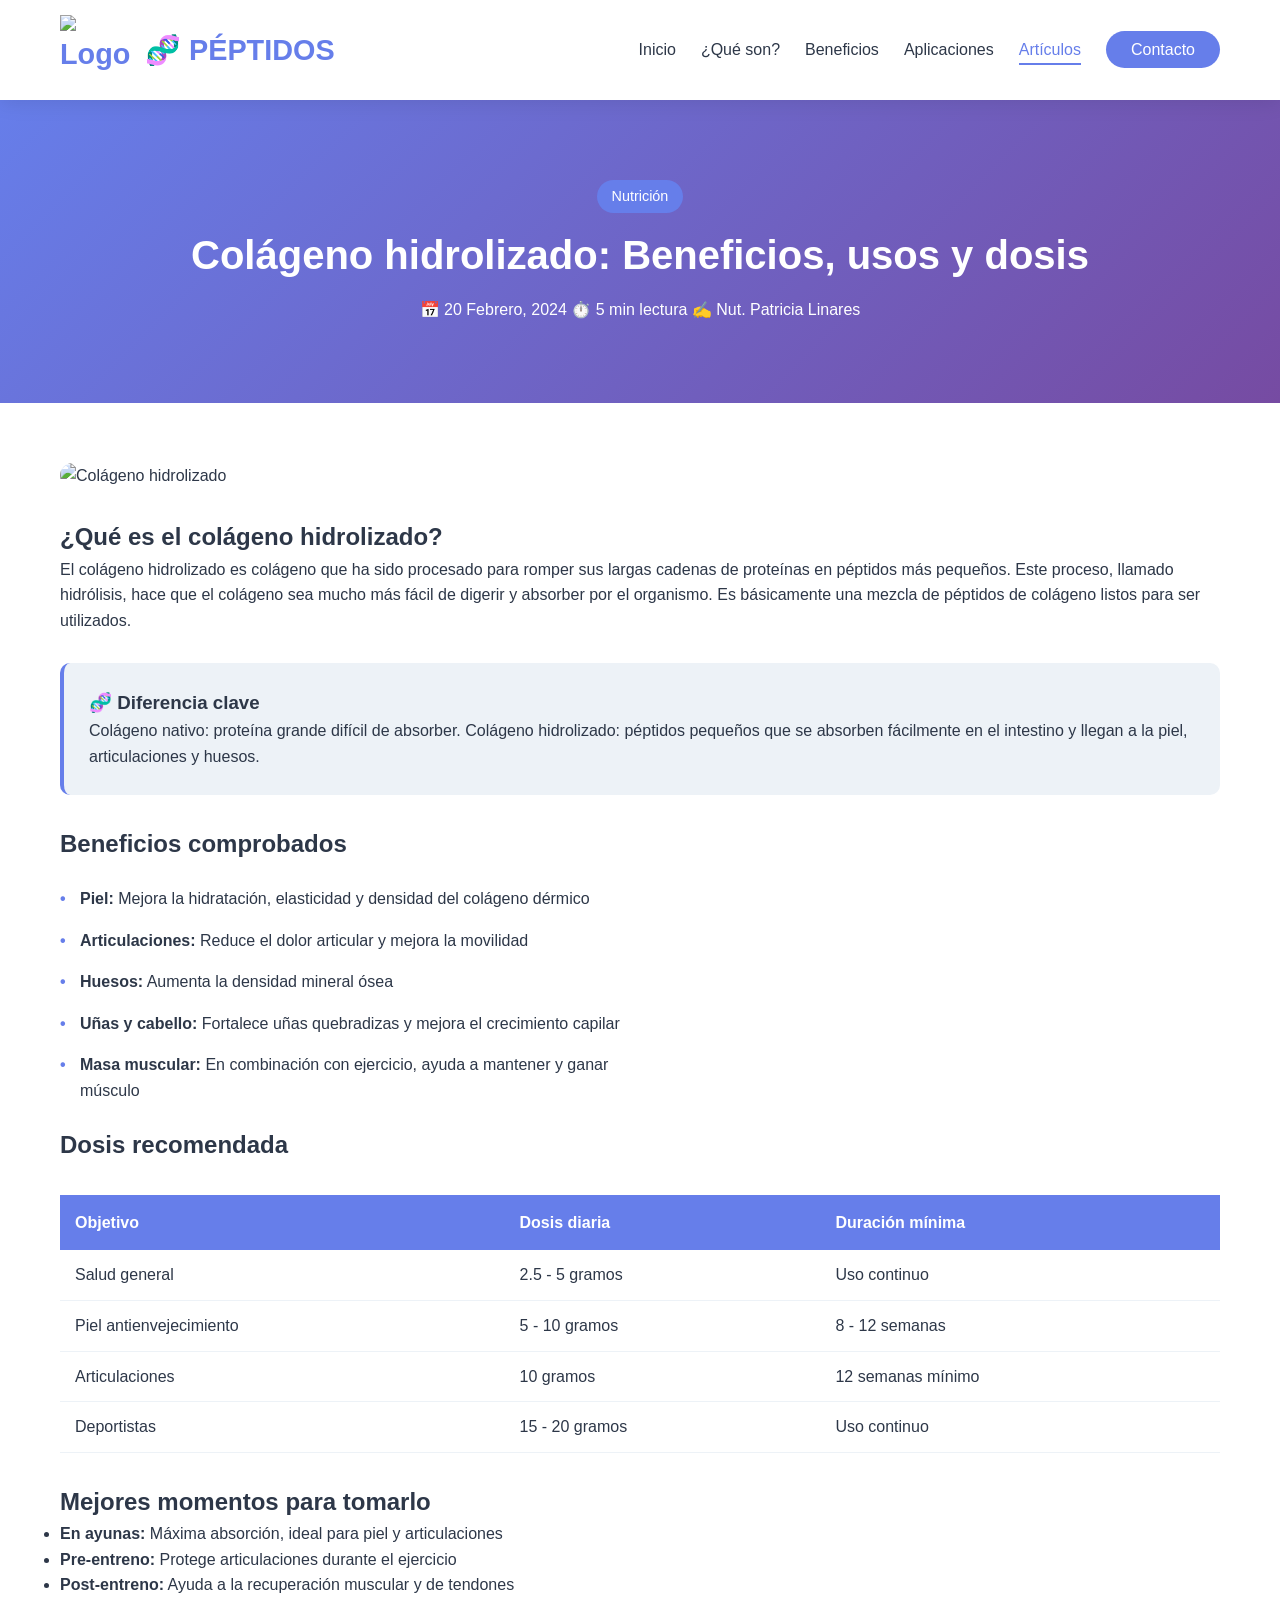
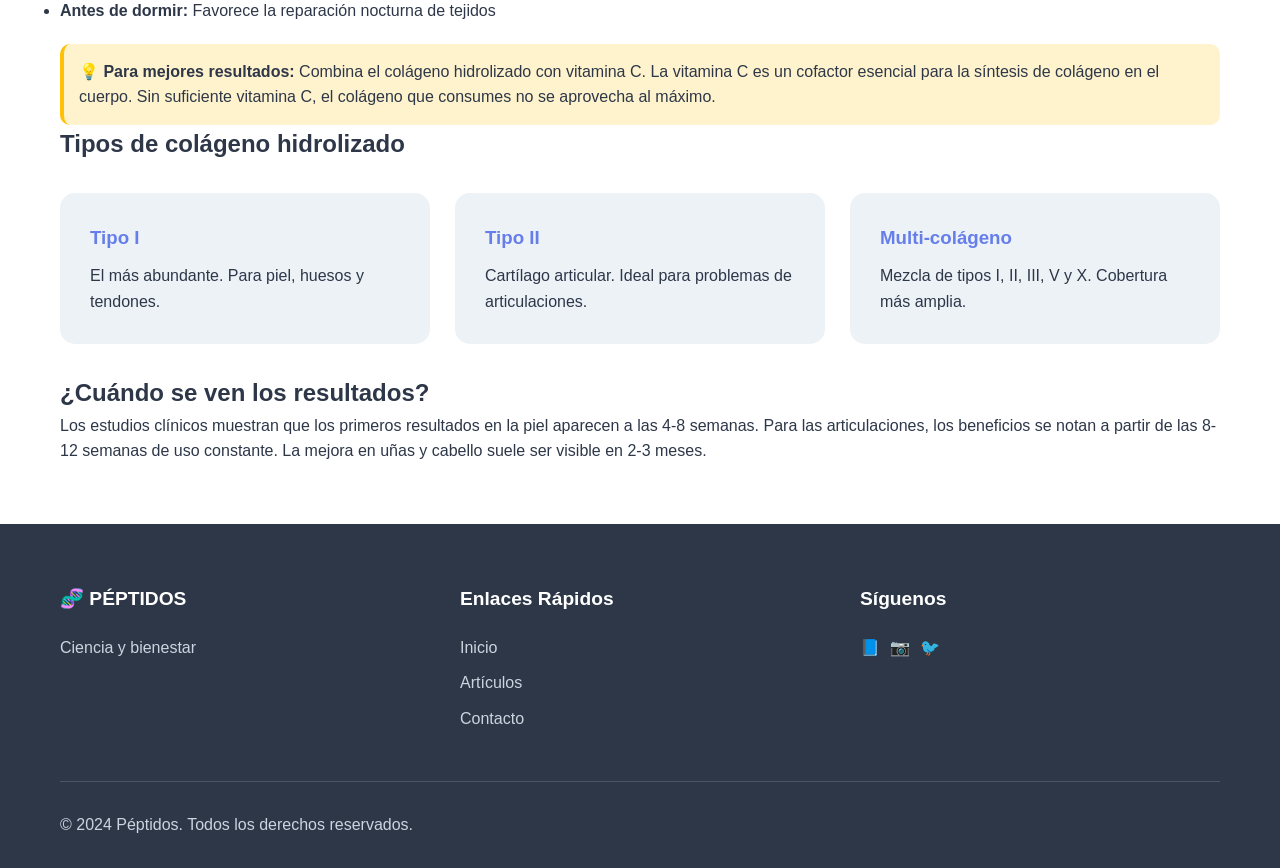
==== articulos/articuloscolageno-hidrolizado.html @ 8fb21790 "Add files via upload" ====
<!DOCTYPE html>
<html lang="es">
<head>
    <meta charset="UTF-8">
    <meta name="viewport" content="width=device-width, initial-scale=1.0">
    <title>Colágeno Hidrolizado | Beneficios, Usos y Dosis</title>
    <link rel="stylesheet" href="../styles.css">
</head>
<body>
    <nav class="navbar">
        <div class="container nav-container">
            <a href="../index.html" class="nav-logo">
 <img src= "images\logo.png" alt="Logo" class="logo-img">
                <span>🧬 PÉPTIDOS</span>
            </a>
            <ul class="nav-menu">
                <li><a href="../index.html">Inicio</a></li>
                <li><a href="../que-son-peptidos.html">¿Qué son?</a></li>
                <li><a href="../beneficios.html">Beneficios</a></li>
                <li><a href="../aplicaciones.html">Aplicaciones</a></li>
                <li><a href="../articulos.html" class="active">Artículos</a></li>
                <li><a href="../contacto.html" class="btn-nav">Contacto</a></li>
            </ul>
            <div class="hamburger">
                <span></span>
                <span></span>
                <span></span>
            </div>
        </div>
    </nav>

    <header class="page-header">
        <div class="container">
            <span class="article-category">Nutrición</span>
            <h1>Colágeno hidrolizado: Beneficios, usos y dosis</h1>
            <div class="article-meta-header">
                <span>📅 20 Febrero, 2024</span>
                <span>⏱️ 5 min lectura</span>
                <span>✍️ Nut. Patricia Linares</span>
            </div>
        </div>
    </header>

    <main class="page-content">
        <div class="container">
            <article class="content-article">
                <img src="images\articulo6.png" alt="Colágeno hidrolizado" class="article-main-img">
                
                <h2>¿Qué es el colágeno hidrolizado?</h2>
                <p>El colágeno hidrolizado es colágeno que ha sido procesado para romper sus largas cadenas de proteínas en péptidos más pequeños. Este proceso, llamado hidrólisis, hace que el colágeno sea mucho más fácil de digerir y absorber por el organismo. Es básicamente una mezcla de péptidos de colágeno listos para ser utilizados.</p>

                <div class="info-box">
                    <h3>🧬 Diferencia clave</h3>
                    <p>Colágeno nativo: proteína grande difícil de absorber. Colágeno hidrolizado: péptidos pequeños que se absorben fácilmente en el intestino y llegan a la piel, articulaciones y huesos.</p>
                </div>

                <h2>Beneficios comprobados</h2>
                <div class="benefits-detailed">
                    <div class="benefit-content">
                        <div class="benefit-text">
                            <ul>
                                <li><strong>Piel:</strong> Mejora la hidratación, elasticidad y densidad del colágeno dérmico</li>
                                <li><strong>Articulaciones:</strong> Reduce el dolor articular y mejora la movilidad</li>
                                <li><strong>Huesos:</strong> Aumenta la densidad mineral ósea</li>
                                <li><strong>Uñas y cabello:</strong> Fortalece uñas quebradizas y mejora el crecimiento capilar</li>
                                <li><strong>Masa muscular:</strong> En combinación con ejercicio, ayuda a mantener y ganar músculo</li>
                            </ul>
                        </div>
                    </div>
                </div>

                <h2>Dosis recomendada</h2>
                <table class="peptides-table">
                    <thead>
                        <tr>
                            <th>Objetivo</th>
                            <th>Dosis diaria</th>
                            <th>Duración mínima</th>
                        </tr>
                    </thead>
                    <tbody>
                        <tr>
                            <td>Salud general</td>
                            <td>2.5 - 5 gramos</td>
                            <td>Uso continuo</td>
                        </tr>
                        <tr>
                            <td>Piel antienvejecimiento</td>
                            <td>5 - 10 gramos</td>
                            <td>8 - 12 semanas</td>
                        </tr>
                        <tr>
                            <td>Articulaciones</td>
                            <td>10 gramos</td>
                            <td>12 semanas mínimo</td>
                        </tr>
                        <tr>
                            <td>Deportistas</td>
                            <td>15 - 20 gramos</td>
                            <td>Uso continuo</td>
                        </tr>
                    </tbody>
                </table>

                <h2>Mejores momentos para tomarlo</h2>
                <ul>
                    <li><strong>En ayunas:</strong> Máxima absorción, ideal para piel y articulaciones</li>
                    <li><strong>Pre-entreno:</strong> Protege articulaciones durante el ejercicio</li>
                    <li><strong>Post-entreno:</strong> Ayuda a la recuperación muscular y de tendones</li>
                    <li><strong>Antes de dormir:</strong> Favorece la reparación nocturna de tejidos</li>
                </ul>

                <div class="tip-box">
                    <strong>💡 Para mejores resultados:</strong> Combina el colágeno hidrolizado con vitamina C. La vitamina C es un cofactor esencial para la síntesis de colágeno en el cuerpo. Sin suficiente vitamina C, el colágeno que consumes no se aprovecha al máximo.
                </div>

                <h2>Tipos de colágeno hidrolizado</h2>
                <div class="types-grid">
                    <div class="type-card">
                        <h3>Tipo I</h3>
                        <p>El más abundante. Para piel, huesos y tendones.</p>
                    </div>
                    <div class="type-card">
                        <h3>Tipo II</h3>
                        <p>Cartílago articular. Ideal para problemas de articulaciones.</p>
                    </div>
                    <div class="type-card">
                        <h3>Multi-colágeno</h3>
                        <p>Mezcla de tipos I, II, III, V y X. Cobertura más amplia.</p>
                    </div>
                </div>

                <h2>¿Cuándo se ven los resultados?</h2>
                <p>Los estudios clínicos muestran que los primeros resultados en la piel aparecen a las 4-8 semanas. Para las articulaciones, los beneficios se notan a partir de las 8-12 semanas de uso constante. La mejora en uñas y cabello suele ser visible en 2-3 meses.</p>
            </article>
        </div>
    </main>

    <footer class="footer">
        <div class="container">
            <div class="footer-grid">
                <div class="footer-col">
                    <h4>🧬 PÉPTIDOS</h4>
                    <p>Ciencia y bienestar</p>
                </div>
                <div class="footer-col">
                    <h4>Enlaces Rápidos</h4>
                    <ul>
                        <li><a href="../index.html">Inicio</a></li>
                        <li><a href="../articulos.html">Artículos</a></li>
                        <li><a href="../contacto.html">Contacto</a></li>
                    </ul>
                </div>
                <div class="footer-col">
                    <h4>Síguenos</h4>
                    <div class="social-links">
                        <a href="#">📘</a>
                        <a href="#">📷</a>
                        <a href="#">🐦</a>
                    </div>
                </div>
            </div>
            <div class="footer-bottom">
                <p>&copy; 2024 Péptidos. Todos los derechos reservados.</p>
            </div>
        </div>
    </footer>

    <script>
        const hamburger = document.querySelector('.hamburger');
        const navMenu = document.querySelector('.nav-menu');
        hamburger.addEventListener('click', () => {
            hamburger.classList.toggle('active');
            navMenu.classList.toggle('active');
        });
    </script>
</body>
</html>
---- styles.css ----
/* ============================================
   RESET & VARIABLES
   ============================================ */
* {
    margin: 0;
    padding: 0;
    box-sizing: border-box;
}

:root {
    --primary: #667eea;
    --primary-dark: #5a67d8;
    --secondary: #764ba2;
    --dark: #2d3748;
    --gray: #718096;
    --light-gray: #edf2f7;
    --white: #ffffff;
}

body {
    font-family: 'Segoe UI', Tahoma, Geneva, Verdana, sans-serif;
    line-height: 1.6;
    color: var(--dark);
    background-color: var(--white);
}

.container {
    max-width: 1200px;
    margin: 0 auto;
    padding: 0 20px;
}

/* ============================================
   NAVEGACIÓN
   ============================================ */
.navbar {
    background: var(--white);
    box-shadow: 0 2px 20px rgba(0,0,0,0.1);
    position: sticky;
    top: 0;
    z-index: 1000;
    padding: 15px 0;
}

.nav-container {
    display: flex;
    justify-content: space-between;
    align-items: center;
}

.nav-logo {
    display: flex;
    align-items: center;
    gap: 15px; /* Aumentado de 10px */
    text-decoration: none;
    font-size: 1.8em; /* Aumentado de 1.5em */
    font-weight: 700;
    color: var(--primary);
}

.logo-img {
    width: 70px; /* Aumentado considerablemente */
    height: 70px; /* Aumentado considerablemente */
}

.nav-menu {
    display: flex;
    list-style: none;
    gap: 25px;
    align-items: center;
}

.nav-menu a {
    text-decoration: none;
    color: var(--dark);
    font-weight: 500;
    transition: color 0.3s ease;
    padding: 5px 0;
    border-bottom: 2px solid transparent;
}

.nav-menu a:hover,
.nav-menu a.active {
    color: var(--primary);
    border-bottom-color: var(--primary);
}

.btn-nav {
    background: var(--primary);
    color: var(--white) !important;
    padding: 10px 25px !important;
    border-radius: 25px;
    border-bottom: none !important;
}

.btn-nav:hover {
    background: var(--primary-dark);
    transform: translateY(-2px);
}

/* Hamburguesa */
.hamburger {
    display: none;
    flex-direction: column;
    cursor: pointer;
    gap: 5px;
}

.hamburger span {
    width: 25px;
    height: 3px;
    background: var(--dark);
    transition: all 0.3s ease;
}

/* ============================================
   HERO
   ============================================ */
.hero {
    background: linear-gradient(135deg, var(--primary) 0%, var(--secondary) 100%);
    color: var(--white);
    padding: 120px 20px;
    text-align: center;
}

.hero h1 {
    font-size: 3em;
    margin-bottom: 20px;
    font-weight: 700;
}

.hero-subtitle {
    font-size: 1.3em;
    opacity: 0.9;
    margin-bottom: 40px;
}

.hero-buttons {
    display: flex;
    gap: 20px;
    justify-content: center;
    flex-wrap: wrap;
}

/* ============================================
   BOTONES
   ============================================ */
.btn {
    display: inline-block;
    padding: 15px 35px;
    border-radius: 30px;
    text-decoration: none;
    font-weight: 600;
    transition: all 0.3s ease;
    text-transform: uppercase;
    letter-spacing: 1px;
    cursor: pointer;
}

.btn-primary {
    background: var(--white);
    color: var(--primary);
}

.btn-primary:hover {
    transform: translateY(-3px);
    box-shadow: 0 10px 20px rgba(0,0,0,0.2);
}

.btn-secondary {
    background: transparent;
    color: var(--white);
    border: 2px solid var(--white);
}

.btn-secondary:hover {
    background: var(--white);
    color: var(--primary);
    transform: translateY(-3px);
}

/* ============================================
   SECTIONS COMUNES
   ============================================ */
.section-title {
    text-align: center;
    font-size: 2.5em;
    margin-bottom: 50px;
    color: var(--dark);
}

.section-title::after {
    content: '';
    display: block;
    width: 80px;
    height: 4px;
    background: var(--primary);
    margin: 20px auto 0;
    border-radius: 2px;
}

/* ============================================
   FEATURES (Pagina Inicio)
   ============================================ */
.features {
    padding: 80px 20px;
}

.features-grid {
    display: grid;
    grid-template-columns: repeat(auto-fit, minmax(250px, 1fr));
    gap: 30px;
}

.feature-card {
    text-align: center;
    padding: 40px 30px;
    border-radius: 15px;
    transition: all 0.3s ease;
    background: var(--light-gray);
}

.feature-card:hover {
    transform: translateY(-10px);
    box-shadow: 0 15px 30px rgba(0,0,0,0.1);
    background: var(--white);
}

.feature-icon {
    font-size: 2.5em;
    margin-bottom: 20px;
}

.feature-card h3 {
    color: var(--primary);
    margin-bottom: 15px;
}

.card-link {
    display: inline-block;
    margin-top: 15px;
    color: var(--primary);
    text-decoration: none;
    font-weight: 600;
}

/* ============================================
   QUICK APPS (Inicio)
   ============================================ */
.quick-apps {
    padding: 80px 20px;
    background: var(--light-gray);
}

.quick-apps-grid {
    display: grid;
    grid-template-columns: repeat(auto-fit, minmax(250px, 1fr));
    gap: 30px;
}

.quick-app-item {
    text-align: center;
    text-decoration: none;
    color: var(--dark);
    background: var(--white);
    border-radius: 15px;
    overflow: hidden;
    transition: all 0.3s ease;
}

.quick-app-item:hover {
    transform: translateY(-10px);
    box-shadow: 0 15px 30px rgba(0,0,0,0.15);
}

.quick-app-item img {
    width: 100%;
    height: 160px;
    object-fit: cover;
}

.quick-app-item h3 {
    padding: 20px;
    color: var(--primary);
}

/* ============================================
   PAGE HEADERS (Todas las páginas internas)
   ============================================ */
.page-header {
    background: linear-gradient(135deg, var(--primary) 0%, var(--secondary) 100%);
    color: var(--white);
    padding: 80px 20px;
    text-align: center;
}

.page-header h1 {
    font-size: 2.5em;
    margin-bottom: 10px;
}

.page-header p {
    font-size: 1.2em;
    opacity: 0.9;
}

/* ============================================
   PAGE CONTENT
   ============================================ */
.page-content {
    padding: 60px 20px;
}

/* ============================================
   CONTENT ARTICLE (¿Qué son? - Beneficios)
   ============================================ */
.article-main-img {
    width: 100%;
    max-height: 350px;
    object-fit: cover;
    border-radius: 15px;
    margin-bottom: 30px;
}

.info-box {
    background: var(--light-gray);
    padding: 25px;
    border-radius: 10px;
    border-left: 4px solid var(--primary);
    margin: 30px 0;
}

/* Types Grid */
.types-grid {
    display: grid;
    grid-template-columns: repeat(auto-fit, minmax(250px, 1fr));
    gap: 25px;
    margin: 30px 0;
}

.type-card {
    background: var(--light-gray);
    padding: 30px;
    border-radius: 15px;
}

.type-card h3 {
    color: var(--primary);
    margin-bottom: 10px;
}

.type-card ul {
    list-style-position: inside;
    margin-top: 10px;
}

/* Tabla de péptidos */
.peptides-table {
    width: 100%;
    border-collapse: collapse;
    margin: 30px 0;
}

.peptides-table th {
    background: var(--primary);
    color: var(--white);
    padding: 15px;
    text-align: left;
}

.peptides-table td {
    padding: 12px 15px;
    border-bottom: 1px solid var(--light-gray);
}

.peptides-table tr:hover {
    background: var(--light-gray);
}

/* ============================================
   BENEFITS DETAILED (Beneficios)
   ============================================ */
.benefit-section {
    margin-bottom: 60px;
}

.benefit-content {
    display: grid;
    grid-template-columns: 1fr 1fr;
    gap: 40px;
    align-items: center;
}

.benefit-content.reverse {
    direction: rtl;
}

.benefit-content.reverse .benefit-text {
    direction: ltr;
}

.benefit-text h2 {
    font-size: 2em;
    color: var(--primary);
    margin-bottom: 20px;
}

.benefit-text ul {
    list-style: none;
    margin: 15px 0;
}

.benefit-text ul li {
    padding: 8px 0;
    padding-left: 20px;
    position: relative;
}

.benefit-text ul li::before {
    content: '•';
    color: var(--primary);
    font-weight: bold;
    position: absolute;
    left: 0;
}

.benefit-image img {
    width: 100%;
    max-width: 400px;
    border-radius: 15px;
    box-shadow: 0 10px 30px rgba(0,0,0,0.1);
}

.comparison-table table {
    width: 100%;
    border-collapse: collapse;
    margin-top: 20px;
}

.comparison-table th,
.comparison-table td {
    border: 1px solid #ddd;
    padding: 12px;
    text-align: center;
}

.comparison-table th {
    background: var(--primary);
    color: var(--white);
}

/* ============================================
   APPLICATIONS (Aplicaciones)
   ============================================ */
.app-section {
    margin-bottom: 60px;
}

.app-content {
    display: grid;
    grid-template-columns: 1fr 1fr;
    gap: 40px;
    align-items: center;
}

.app-content.reverse {
    direction: rtl;
}

.app-content.reverse .app-text {
    direction: ltr;
}

.app-content img {
    width: 100%;
    max-width: 400px;
    border-radius: 15px;
}

.app-text h3 {
    color: var(--primary);
    margin-bottom: 15px;
}

.app-text ul {
    list-style-position: inside;
}

.tip-box {
    background: #fff3cd;
    padding: 15px;
    border-radius: 10px;
    margin-top: 20px;
    border-left: 4px solid #ffc107;
}

/* ============================================
   ARTICLES GRID
   ============================================ */
.articles-grid {
    display: grid;
    grid-template-columns: repeat(auto-fit, minmax(250px, 1fr));
    gap: 30px;
}

.article-card {
    background: var(--white);
    border-radius: 15px;
    overflow: hidden;
    box-shadow: 0 5px 20px rgba(0,0,0,0.05);
    transition: all 0.3s ease;
}

.article-card:hover {
    transform: translateY(-10px);
    box-shadow: 0 15px 30px rgba(0,0,0,0.1);
}

.article-card img {
    width: 100%;
    height: 180px;
    object-fit: cover;
}

.article-card-content {
    padding: 25px;
}

.article-category {
    background: var(--primary);
    color: var(--white);
    padding: 5px 15px;
    border-radius: 20px;
    font-size: 0.9em;
    display: inline-block;
    margin-bottom: 10px;
}

.article-meta {
    display: flex;
    gap: 15px;
    color: var(--gray);
    font-size: 0.9em;
    margin: 15px 0;
}

.read-more {
    color: var(--primary);
    text-decoration: none;
    font-weight: 600;
}

.newsletter-inline {
    text-align: center;
    padding: 50px 0;
    margin-top: 50px;
    background: var(--light-gray);
    border-radius: 15px;
}

.newsletter-form {
    display: flex;
    gap: 10px;
    max-width: 400px;
    margin: 20px auto 0;
}

.newsletter-form input {
    flex: 1;
    padding: 12px 20px;
    border: 2px solid #ddd;
    border-radius: 25px;
}

/* ============================================
   CONTACT FORM
   ============================================ */
.contact-grid {
    display: grid;
    grid-template-columns: 1.5fr 1fr;
    gap: 40px;
}

.contact-form-container h2 {
    margin-bottom: 30px;
}

.form-group {
    margin-bottom: 20px;
}

.form-group label {
    display: block;
    margin-bottom: 5px;
    font-weight: 600;
}

.form-group input,
.form-group select,
.form-group textarea {
    width: 100%;
    padding: 12px 15px;
    border: 2px solid #ddd;
    border-radius: 10px;
    font-family: inherit;
    font-size: 1em;
    transition: border-color 0.3s ease;
}

.form-group input:focus,
.form-group select:focus,
.form-group textarea:focus {
    outline: none;
    border-color: var(--primary);
}

.btn-block {
    width: 100%;
    border: none;
    background: var(--primary);
    color: var(--white);
}

.btn-block:hover {
    background: var(--primary-dark);
}

.contact-info {
    display: flex;
    flex-direction: column;
    gap: 20px;
}

.info-card {
    background: var(--light-gray);
    padding: 25px;
    border-radius: 10px;
}

.info-card h3 {
    color: var(--primary);
    margin-bottom: 10px;
}

.social-links {
    display: flex;
    flex-wrap: wrap;
    gap: 10px;
    margin-top: 10px;
}

.social-links a {
    text-decoration: none;
    color: var(--dark);
}

/* ============================================
   CTA (Inicio)
   ============================================ */
.cta {
    background: linear-gradient(135deg, var(--primary) 0%, var(--secondary) 100%);
    color: var(--white);
    padding: 80px 20px;
    text-align: center;
}

.cta h2 {
    font-size: 2.5em;
    margin-bottom: 15px;
}

.cta p {
    font-size: 1.2em;
    margin-bottom: 30px;
    opacity: 0.9;
}

/* ============================================
   FOOTER
   ============================================ */
.footer {
    background: var(--dark);
    color: #cbd5e0;
    padding: 60px 20px 30px;
}

.footer-grid {
    display: grid;
    grid-template-columns: repeat(auto-fit, minmax(200px, 1fr));
    gap: 40px;
    margin-bottom: 40px;
}

.footer-col h4 {
    color: var(--white);
    margin-bottom: 20px;
    font-size: 1.2em;
}

.footer-col ul {
    list-style: none;
}

.footer-col ul li {
    margin-bottom: 10px;
}

.footer-col a {
    color: #cbd5e0;
    text-decoration: none;
    transition: color 0.3s ease;
}

.footer-col a:hover {
    color: var(--primary);
}

.footer-bottom {
    border-top: 1px solid #4a5568;
    padding-top: 30px;
    display: flex;
    justify-content: space-between;
    align-items: center;
    flex-wrap: wrap;
    gap: 20px;
}

/* ============================================
   RESPONSIVE DESIGN
   ============================================ */
@media (max-width: 768px) {
    .hamburger {
        display: flex;
    }

    .nav-menu {
        position: fixed;
        left: -100%;
        top: 70px;
        flex-direction: column;
        background: var(--white);
        width: 100%;
        text-align: center;
        transition: 0.3s;
        box-shadow: 0 10px 20px rgba(0,0,0,0.1);
        padding: 20px 0;
    }

    .nav-menu.active {
        left: 0;
    }

    .hero h1 {
        font-size: 2em;
    }

    .benefit-content,
    .app-content {
        grid-template-columns: 1fr;
    }

    .benefit-content.reverse,
    .app-content.reverse {
        direction: ltr;
    }

    .contact-grid {
        grid-template-columns: 1fr;
    }
    
    .benefit-image img,
    .app-content img {
        max-width: 300px;
        margin: 0 auto;
    }
    
    .logo-img {
        width: 55px; /* Ligeramente más pequeño en móviles */
        height: 55px;
    }
    
    .nav-logo {
        font-size: 1.5em; /* Ligeramente más pequeño en móviles */
    }
}
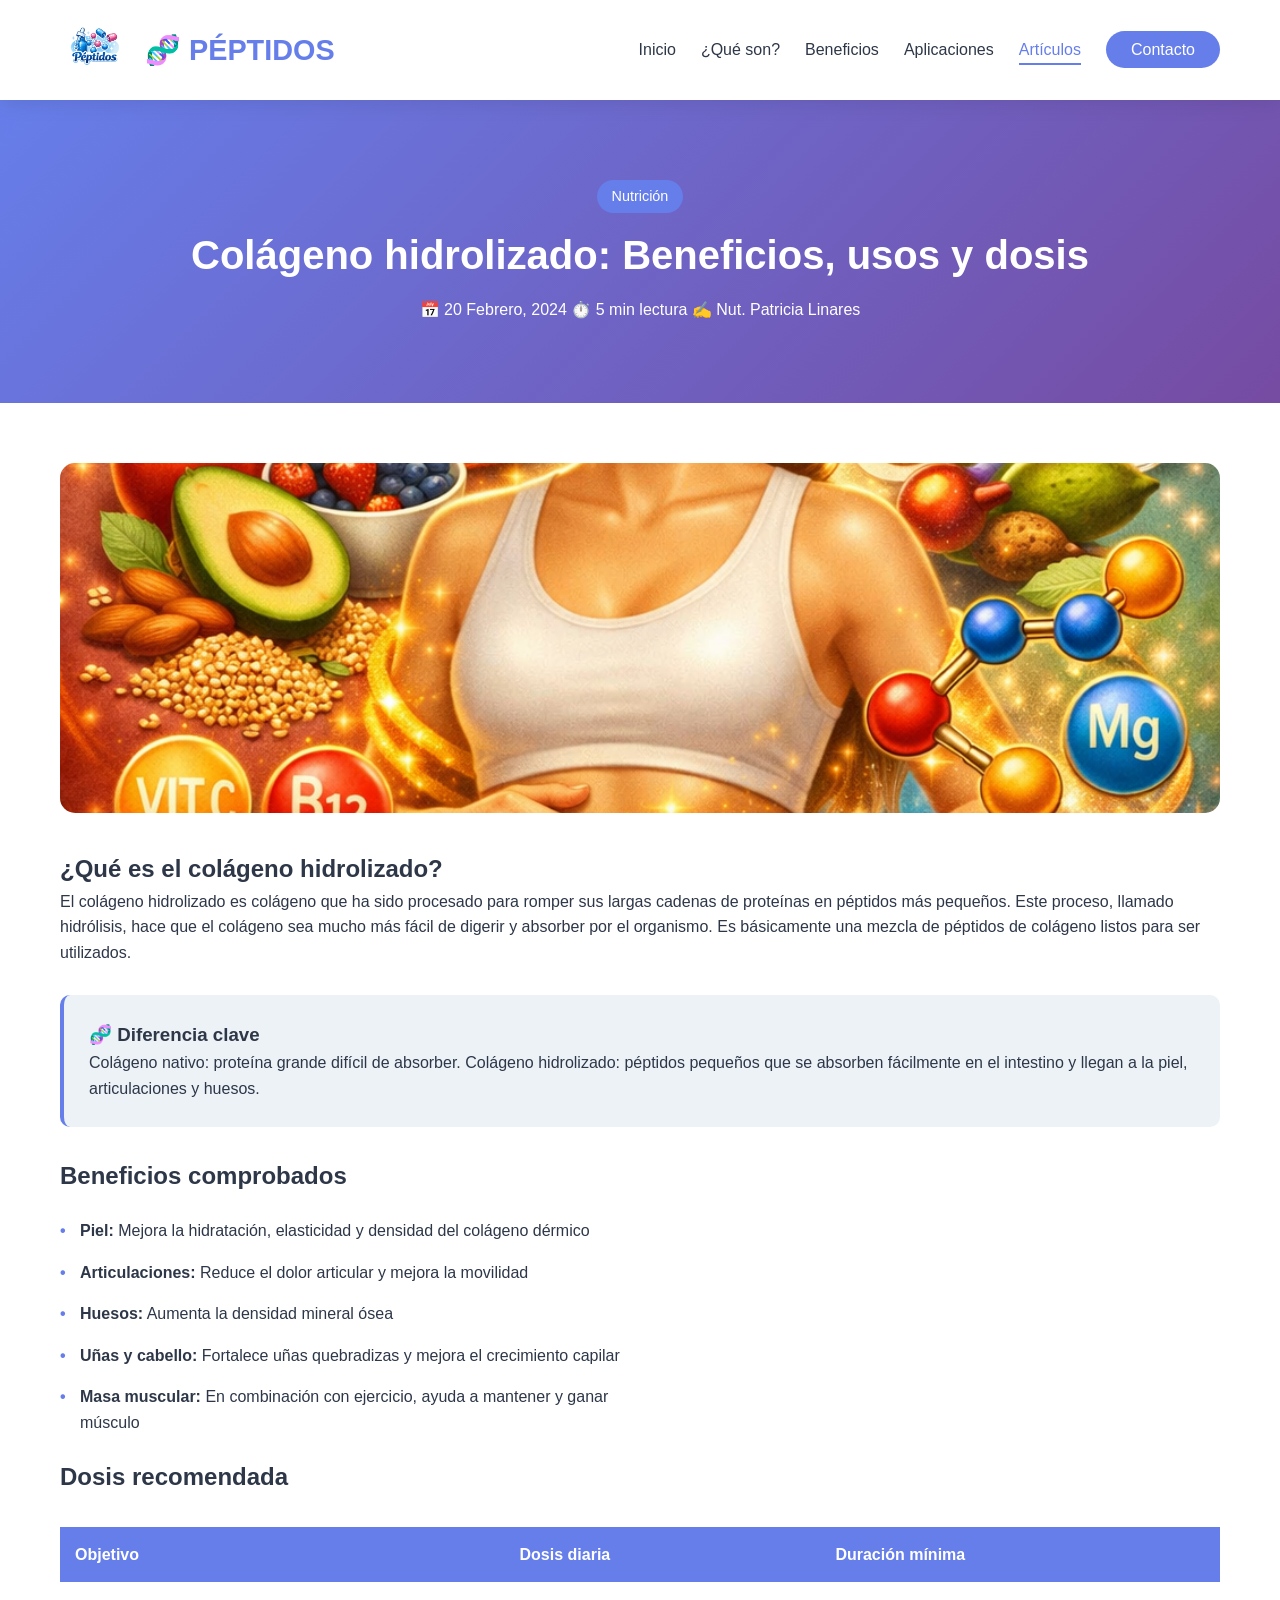
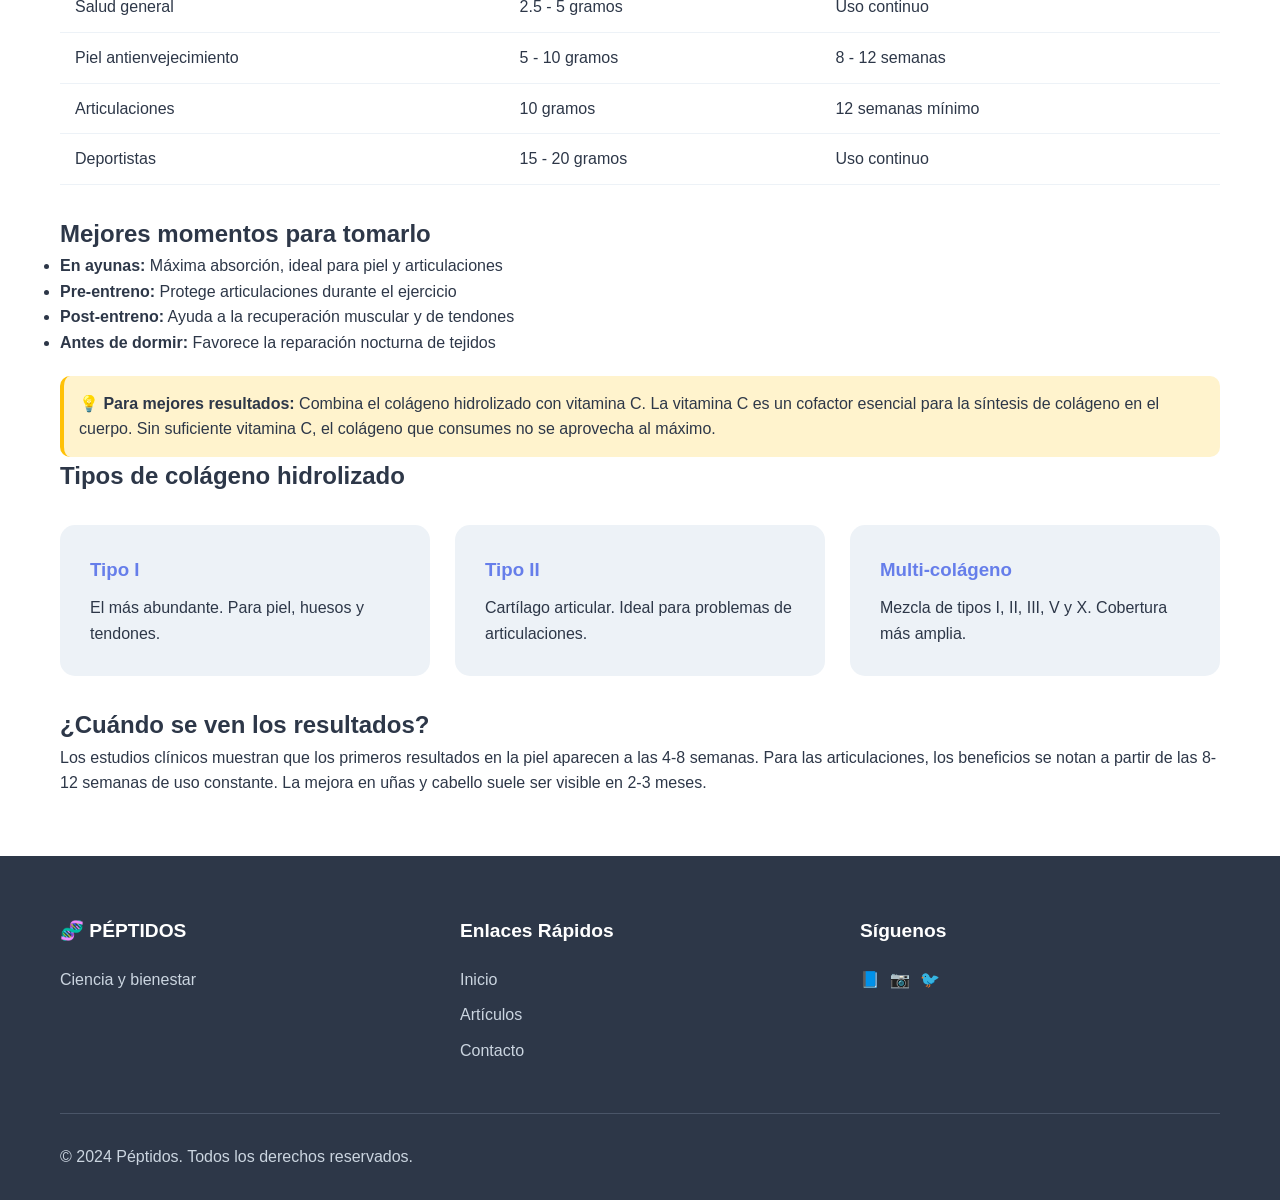
==== commit 12fc3c7a: "Update articuloscolageno-hidrolizado.html" ====
--- a/articulos/articuloscolageno-hidrolizado.html
+++ b/articulos/articuloscolageno-hidrolizado.html
@@ -10,7 +10,7 @@
     <nav class="navbar">
         <div class="container nav-container">
             <a href="../index.html" class="nav-logo">
- <img src= "images\logo.png" alt="Logo" class="logo-img">
+ <img src= "../images/logo.png" alt="Logo" class="logo-img">
                 <span>🧬 PÉPTIDOS</span>
             </a>
             <ul class="nav-menu">
@@ -44,7 +44,7 @@
     <main class="page-content">
         <div class="container">
             <article class="content-article">
-                <img src="images\articulo6.png" alt="Colágeno hidrolizado" class="article-main-img">
+                <img src="../images/articulo6.png" alt="Colágeno hidrolizado" class="article-main-img">
                 
                 <h2>¿Qué es el colágeno hidrolizado?</h2>
                 <p>El colágeno hidrolizado es colágeno que ha sido procesado para romper sus largas cadenas de proteínas en péptidos más pequeños. Este proceso, llamado hidrólisis, hace que el colágeno sea mucho más fácil de digerir y absorber por el organismo. Es básicamente una mezcla de péptidos de colágeno listos para ser utilizados.</p>
@@ -175,4 +175,4 @@
         });
     </script>
 </body>
-</html>+</html>
